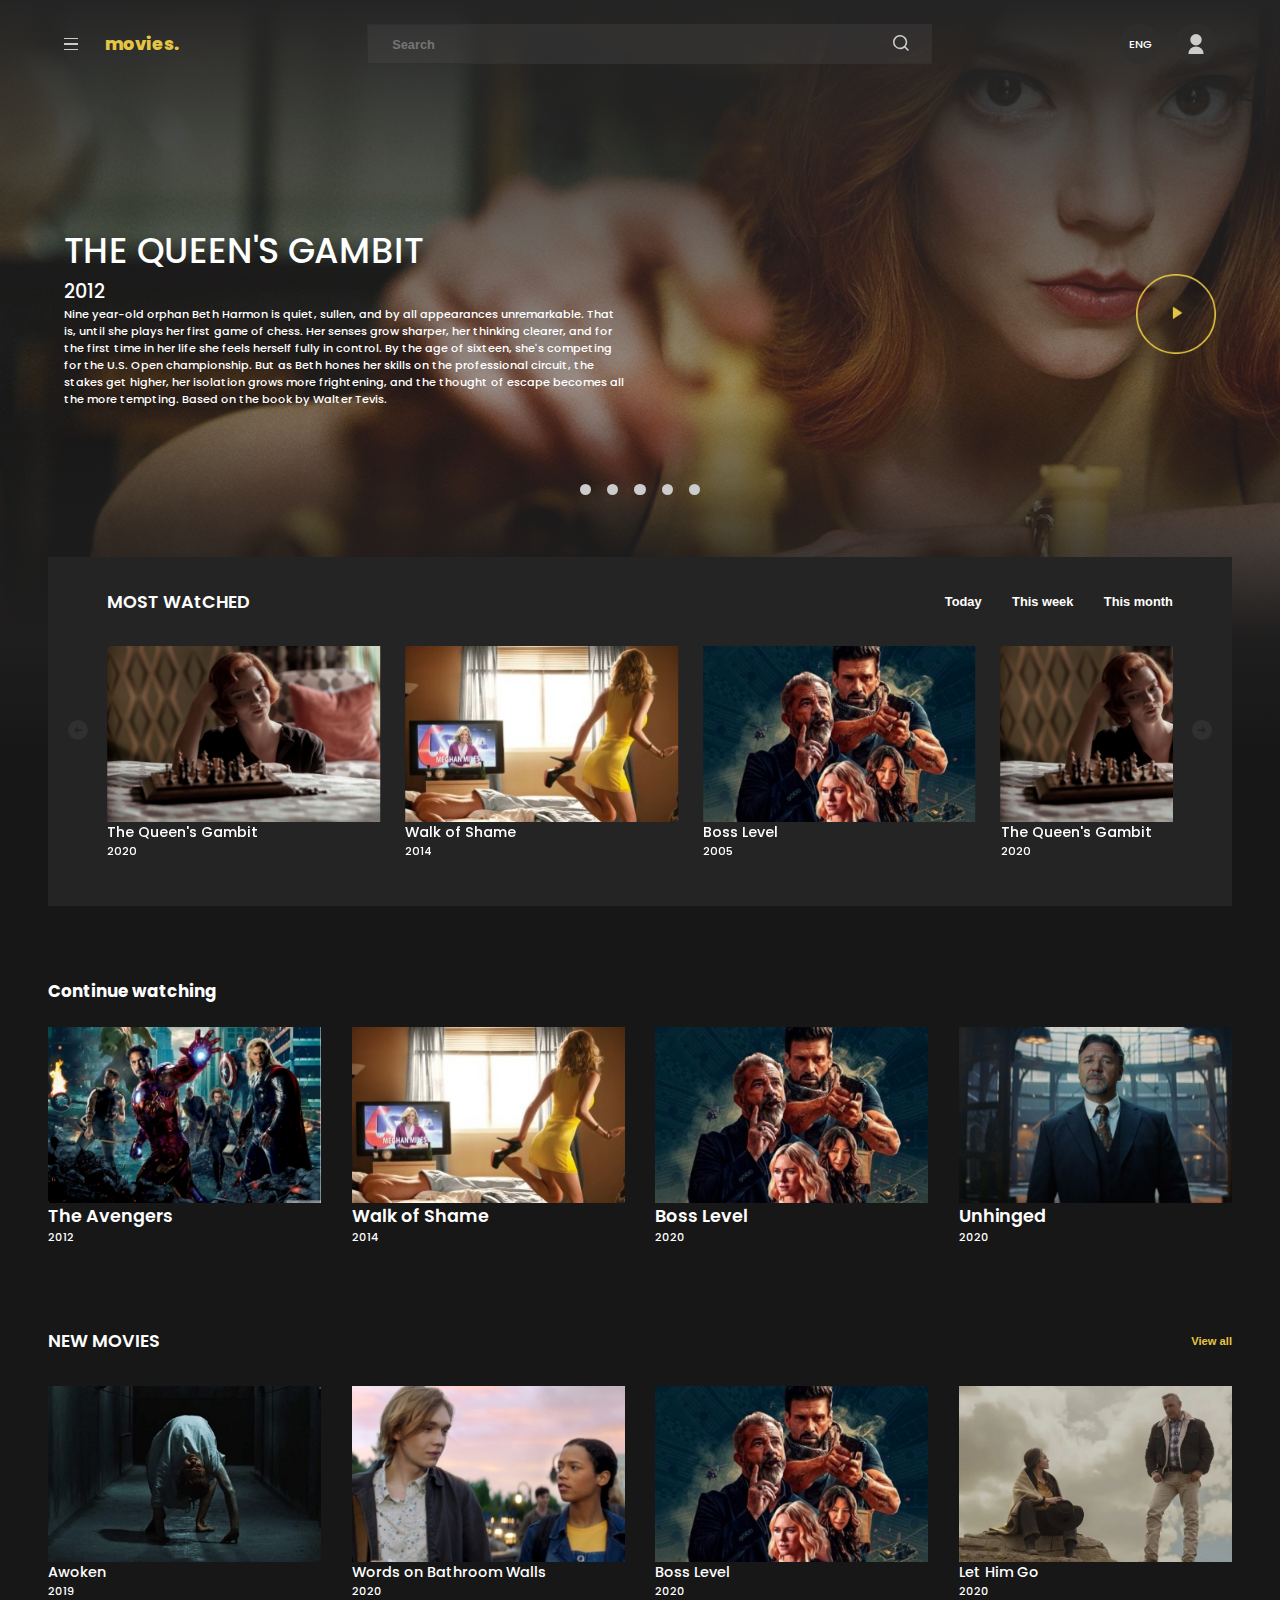
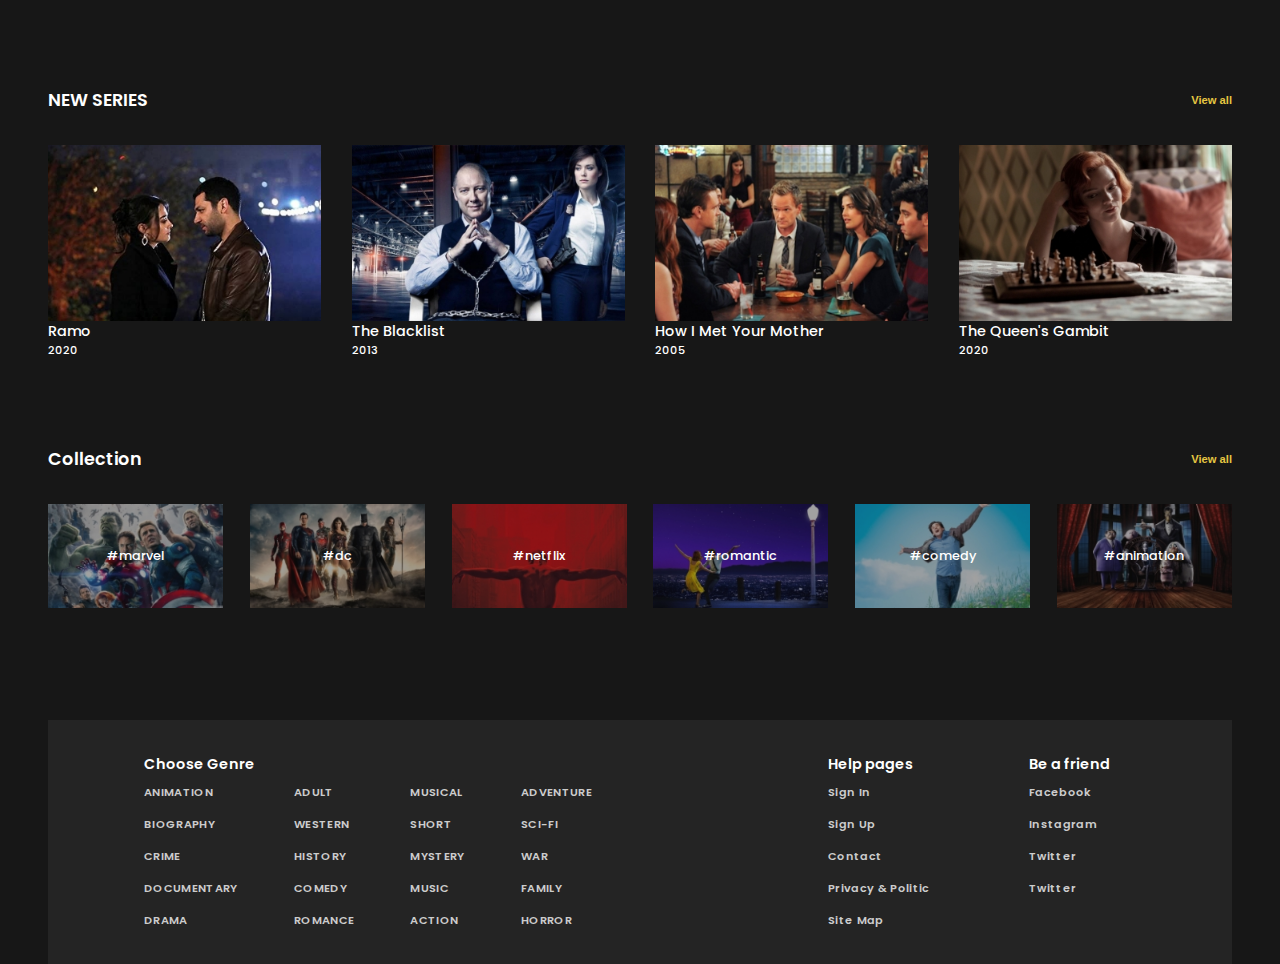
==== index.html @ c2610c1a "first commit" ====
<!DOCTYPE html>
<html lang="en">
<head>
    <meta charset="UTF-8">
    <meta name="viewport" content="width=device-width, initial-scale=1.0">
    <title>Document</title>
    <link rel="stylesheet" type="text/css" href="assets/css/style.css">
    <link rel="preconnect" href="https://fonts.gstatic.com">
    <link href="https://fonts.googleapis.com/css2?family=Poppins:wght@400;500;600;800;900&display=swap" rel="stylesheet"> 
</head>
<body>
    <div class="page">
        <header class="header">
            <div class="header__content container">
                <div class="top-head">
                    <div class="top-head__main">
                        <a class="burger">
                            <div></div>
                            <div></div>
                            <div></div>
                        </a>
                        <a href=""><span>movies.</span></a>
                    </div>
                    <div class="top-head__search">
                        <form action="">
                            <input type="text" name="" id="" placeholder="Search">
                            <button type="submit"><img src="./assets/images/icons/search-btn.svg" alt=""></button>
                        </form>
                    </div>
                    <div class="top-head__sign">
                        <a href="">ENG</a>
                        <a href="./form.html"><img src="./assets/images/icons/sign.svg" alt=""></a>
                    </div>
                </div>
                <div class="bottom-head">
                    <div class="bottom-head__text">
                        <h1>THE QUEEN'S GAMBIT</h1>
                        <span>2012</span>
                        <p>Nine year-old orphan Beth Harmon is quiet, sullen, and by all appearances unremarkable. 
                            That is, until she plays her first game of chess. 
                            Her senses grow sharper, her thinking clearer, 
                            and for the first time in her life she feels herself fully in control. By the age of sixteen, 
                            she's competing for the U.S. Open championship. 
                            But as Beth hones her skills on the professional circuit, 
                            the stakes get higher, her isolation grows more frightening, 
                            and the thought of escape becomes all the more tempting. 
                            Based on the book by Walter Tevis.</p>
                    </div>
                    <a href=""><img src="./assets/images/watch-btn.png" alt="watch"></a>
                </div>
                <div class="spinner">
                    <a href=""></a>
                    <a href=""></a>
                    <a href=""></a>
                    <a href=""></a>
                    <a href=""></a>
                </div>
            </div>

        </header>
        <main class="main">
            <div class="main__content container">
                <div class="most-watched">
                    <div class="most-watched__arrow">
                        <button id="leftArrow" class="swiper-button-prev"><img src="./assets/images/icons/left-arrow.svg" alt=""></button>
                    </div>
                    <div class="most-watched__center">
                        <div class="most-watched__text">
                            <h2>MOST WAtCHED</h2>
                            <div class="most-watched__filter">
                                <button class="btns" data-filter="today">Today</button>
                                <button class="btns" data-filter="thisWeek">This week</button>
                                <button class="btns" data-filter="thisMonth">This month</button>
                            </div>
                        </div>
                        
                        <div class="most-watched__carousel  carousel swiper-container">
                            <div class="most-watched__wrapper swiper-wrapper" id="wrapper">
                                    
                                    
                                
                            </div>
                           
                            
                        </div>
                    </div>
                    <div class="most-watched__arrow">
                        <button id="rightArrow" class="swiper-button-next"><img src="./assets/images/icons/right-arrow.svg" alt=""></button>
                    </div>
                    
                </div>

                <div class="continue-watching">
                    <h2>Continue watching</h2>
                    <div class="continue-watching__carousel  carousel">
                       
                        
                    </div>

                    
                </div>

                <div class="new-movies">
                    <div class="new-movies__text">
                        <h2>NEW MOVIES</h2>
                        <button id="new-moviesView">View all</button>
                    </div>
                    <div class="new-movies__carousel  carousel">
                        

                        
                    </div>

                </div>

                <div class="new-series">
                    <div class="new-series__text">
                        <h2>NEW SERIES</h2>
                        <button id="new-seriesView">View all</button>
                    </div>
                    <div class="new-series__carousel carousel">
                        

                    </div>
                </div>

                <div class="collection">
                    <div class="collection__text">
                        <h2>Collection</h2>
                        <button id="collectionView">View all</button>

                    </div>
                    <div class="collection__items">
                        

                    </div>
                </div>

            </div>

            

        </main>
        <footer class="footer">
            <div class="container">
                <div class="footer__wrap">
                    <div class="footer__genre genre">
                        <div class="genre__top">
                            <h2>Choose Genre</h2>
                        </div>
                        <div class="genre__bottom">
                            <ul>
                                <li><a href="">ANIMATION</a></li>
                                <li><a href="">BIOGRAPHY</a></li>
                                <li><a href="">CRIME</a></li>
                                <li><a href="">DOCUMENTARY</a></li>
                                <li><a href="">DRAMA</a></li>
                            </ul>
                            <ul>
                                <li><a href="">ADULT</a></li>
                                <li><a href="">WESTERN</a></li>
                                <li><a href="">HISTORY</a></li>
                                <li><a href="">COMEDY</a></li>
                                <li><a href="">ROMANCE</a></li>
                            </ul>
                            <ul>
                                <li><a href="">MUSICAL</a></li>
                                <li><a href="">SHORT</a></li>
                                <li><a href="">MYSTERY</a></li>
                                <li><a href="">MUSIC</a></li>
                                <li><a href="">ACTION</a></li>
                            </ul>
                            <ul>
                                <li><a href="">ADVENTURE</a></li>
                                <li><a href="">SCI-FI</a></li>
                                <li><a href="">WAR</a></li>
                                <li><a href="">FAMILY</a></li>
                                <li><a href="">HORROR</a></li>
                            </ul>
                        </div>
                    </div>
                    <div class="footer__help help">
                        <div class="help__top">
                            <h2>Help pages</h2>
                        </div>
                        <div class="help__bottom">
                            <ul>
                                <li><a href="">Sign In</a></li>
                                <li><a href="">Sign Up</a></li>
                                <li><a href="">Contact</a></li>
                                <li><a href="">Privacy & Politic</a></li>
                                <li><a href="">Site Map</a></li>
                            </ul>
                        </div>

                    </div>
                    <div class="footer__friend help">
                        <div class="help__top">
                            <h2>Be a friend</h2>
                        </div>
                        <div class="help__bottom">
                            <ul>
                                <li><a href="">Facebook</a></li>
                                <li><a href="">Instagram</a></li>
                                <li><a href="">Twitter</a></li>
                                <li><a href="">Twitter</a></li>
                            </ul>
                        </div>

                    </div>
                </div>
                
            </div>
        </footer>
    </div>
    
    <script src="assets/js/swiper.min.js"></script>
    <script src="assets/js/mostWatchedArr.js"></script>
    <script src="assets/js/continueArr.js"></script>
    <script src="assets/js/newMoviesArr.js"></script>
    <script src="assets/js/newSeriesArr.js"></script>
    <script src="assets/js/collectionArr.js"></script>
    <script src="assets/js/mostWatched.js"></script>
    <script src="assets/js/continue.js"></script>
    <script src="assets/js/new-movies.js"></script>
    <script src="assets/js/new-series.js"></script>
    <script src="assets/js/collection.js"></script>
    <script src="assets/js/filter.js"></script>
    <script src="assets/js/slider.js"></script>
    <script>
        let swiper = new Swiper(".swiper-container", {
          spaceBetween: 10,
          slidesPerView: 'auto',
          autoplay: {
              delay: 3000
          },
          loop: true,
          navigation: {
            nextEl: '.swiper-button-next',
            prevEl: '.swiper-button-prev',
          },
          breakpoints: {
        
            0: {
                spaceBetween: 10,

            },   
            1025: {
                spaceBetween: 25,
                
            },
          }
        });
    </script>
    
</body>
</html>
---- assets/css/style.css ----
* {
  padding: 0;
  margin: 0;
  -webkit-box-sizing: border-box;
          box-sizing: border-box;
}

html {
  font-size: 62.5%;
  font-family: "Poppins", sans-serif;
}

@media screen and (max-width: 1480px) {
  html {
    font-size: 50%;
  }
}

@media screen and (max-width: 1230px) {
  html {
    font-size: 40%;
  }
}

@media screen and (max-width: 990px) {
  html {
    font-size: 35%;
  }
}

@media screen and (max-width: 440px) {
  html {
    font-size: 33%;
  }
}

body {
  background-color: #171717;
  font-size: 1.4rem;
  color: #ffffff;
}

.page {
  display: -webkit-box;
  display: -ms-flexbox;
  display: flex;
  -webkit-box-orient: vertical;
  -webkit-box-direction: normal;
      -ms-flex-direction: column;
          flex-direction: column;
}

.container {
  max-width: 148rem;
  margin: auto;
}

@media screen and (max-width: 990px) {
  .container {
    padding: 0 4rem;
    width: 100%;
  }
}

.header {
  background: -webkit-gradient(linear, left top, left bottom, from(#242424), color-stop(51.72%, rgba(47, 47, 47, 0.47)), color-stop(85.71%, #1e1e1e), to(#171717)), url(../images/queen.jpg) center/cover no-repeat;
  background: linear-gradient(#242424 0%, rgba(47, 47, 47, 0.47) 51.72%, #1e1e1e 85.71%, #171717 100%), url(../images/queen.jpg) center/cover no-repeat;
  width: 100%;
  height: 93.6rem;
}

@media screen and (max-width: 440px) {
  .header {
    background-position: right;
  }
}

.header__content {
  padding: 0 2rem 0 2rem;
}

.top-head {
  display: -webkit-box;
  display: -ms-flexbox;
  display: flex;
  -webkit-box-pack: justify;
      -ms-flex-pack: justify;
          justify-content: space-between;
  padding: 3rem 0 3rem 0;
  -webkit-box-align: center;
      -ms-flex-align: center;
          align-items: center;
  height: 11rem;
}

.top-head__main {
  display: -webkit-box;
  display: -ms-flexbox;
  display: flex;
  -webkit-box-align: center;
      -ms-flex-align: center;
          align-items: center;
}

.top-head__main a {
  text-decoration: none;
}

.top-head__main span {
  font-weight: 800;
  font-size: 2.2rem;
  text-align: left;
  color: #e5c642;
  margin-left: 3.3rem;
  cursor: pointer;
}

.top-head__search {
  width: 49%;
  height: 100%;
}

.top-head__search form {
  display: -webkit-box;
  display: -ms-flexbox;
  display: flex;
  height: 100%;
}

.top-head__search input {
  width: 89%;
  height: 100%;
  background: rgba(96, 96, 96, 0.2);
  border: 1px solid #303030;
  padding: 0 3rem;
  font-weight: 600;
  font-size: 1.6rem;
  color: #ccc;
}

.top-head__search button {
  height: 100%;
  width: 11%;
  background: rgba(96, 96, 96, 0.2);
  border: 1px solid #303030;
}

.top-head__search button img {
  width: 2rem;
  height: 2rem;
}

.top-head__sign {
  height: 100%;
  display: -webkit-box;
  display: -ms-flexbox;
  display: flex;
  width: 12rem;
  -webkit-box-pack: justify;
      -ms-flex-pack: justify;
          justify-content: space-between;
}

.top-head__sign a {
  width: 5rem;
  height: 5rem;
  display: -webkit-box;
  display: -ms-flexbox;
  display: flex;
  -webkit-box-pack: center;
      -ms-flex-pack: center;
          justify-content: center;
  -webkit-box-align: center;
      -ms-flex-align: center;
          align-items: center;
  background: rgba(47, 47, 47, 0.6);
  border: 1px solid #2f2f2f;
  border-radius: 50%;
  font-weight: 500;
  font-size: 1.4rem;
  color: #ffffff;
  text-decoration: none;
}

.top-head__sign img {
  width: 2.4rem;
  height: 2.4rem;
}

.burger {
  height: 1.6rem;
  width: 1.8rem;
  display: -webkit-box;
  display: -ms-flexbox;
  display: flex;
  -webkit-box-orient: vertical;
  -webkit-box-direction: normal;
      -ms-flex-direction: column;
          flex-direction: column;
  -webkit-box-pack: justify;
      -ms-flex-pack: justify;
          justify-content: space-between;
  cursor: pointer;
}

.burger div {
  height: 0.2rem;
  background: #ccc;
  width: 100%;
}

.bottom-head {
  display: -webkit-box;
  display: -ms-flexbox;
  display: flex;
  -webkit-box-pack: justify;
      -ms-flex-pack: justify;
          justify-content: space-between;
  margin-top: 17rem;
  -webkit-box-align: center;
      -ms-flex-align: center;
          align-items: center;
}

.bottom-head img {
  width: 10rem;
  height: 10rem;
}

@media screen and (max-width: 850px) {
  .bottom-head a {
    margin-right: 8rem;
  }
}

.bottom-head__text {
  width: 49%;
}

@media (max-width: 550px) {
  .bottom-head__text {
    width: 70%;
  }
}

.bottom-head__text h1 {
  font-weight: 500;
  font-size: 4.4rem;
}

@media (max-width: 359px) {
  .bottom-head__text h1 {
    font-size: 3.3rem;
  }
}

.bottom-head__text span {
  font-weight: 500;
  font-size: 2.4rem;
}

.bottom-head__text p {
  font-weight: 500;
  font-size: 1.4rem;
}

@media screen and (max-width: 850px) {
  .bottom-head__text p {
    display: none;
  }
}

.spinner {
  display: -webkit-box;
  display: -ms-flexbox;
  display: flex;
  -webkit-box-pack: justify;
      -ms-flex-pack: justify;
          justify-content: space-between;
  width: 15rem;
  margin: 0 auto;
  margin-top: 9.5rem;
}

@media screen and (max-width: 850px) {
  .spinner {
    margin-top: 22.5rem;
  }
}

.spinner a {
  width: 1.4rem;
  height: 1.4rem;
  border-radius: 50%;
  background-color: #ccc;
}

.head {
  height: 11rem;
  background-color: #242424;
  background-image: none;
}

.main {
  margin-top: -24rem;
}

.carousel {
  display: -webkit-box;
  display: -ms-flexbox;
  display: flex;
  -webkit-box-pack: justify;
      -ms-flex-pack: justify;
          justify-content: space-between;
}

.carousel__item {
  position: relative;
  display: -webkit-box;
  display: -ms-flexbox;
  display: flex;
  -webkit-box-orient: vertical;
  -webkit-box-direction: normal;
      -ms-flex-direction: column;
          flex-direction: column;
  width: 34.1rem;
  height: 28.6rem;
}

@media (max-width: 800px) {
  .carousel__item {
    width: 30%;
    height: auto;
  }
}

.carousel__item:hover > .hover {
  display: -webkit-box;
  display: -ms-flexbox;
  display: flex;
}

.carousel__top {
  width: 100%;
  height: 22rem;
}

.carousel__top img {
  width: 100%;
  height: 100%;
}

@media (max-width: 800px) {
  .carousel__top img {
    -o-object-fit: cover;
       object-fit: cover;
  }
}

.carousel__bottom {
  display: -webkit-box;
  display: -ms-flexbox;
  display: flex;
  -webkit-box-pack: justify;
      -ms-flex-pack: justify;
          justify-content: space-between;
  -webkit-box-align: center;
      -ms-flex-align: center;
          align-items: center;
}

.carousel__text h3 {
  font-weight: 500;
  font-size: 1.8rem;
}

.carousel__text span {
  font-weight: 500;
}

.hover {
  width: 100%;
  height: 100%;
  position: absolute;
  display: none;
  -webkit-box-orient: vertical;
  -webkit-box-direction: normal;
      -ms-flex-direction: column;
          flex-direction: column;
}

.hover__img {
  width: 100%;
  height: 22rem;
  display: -webkit-box;
  display: -ms-flexbox;
  display: flex;
  -webkit-box-pack: center;
      -ms-flex-pack: center;
          justify-content: center;
  -webkit-box-align: center;
      -ms-flex-align: center;
          align-items: center;
  background: #242424;
  opacity: 0.6;
}

.hover__img img {
  width: 10rem;
  height: 10rem;
}

.hover__icons {
  display: -webkit-box;
  display: -ms-flexbox;
  display: flex;
  -webkit-box-align: center;
      -ms-flex-align: center;
          align-items: center;
  -webkit-box-pack: end;
      -ms-flex-pack: end;
          justify-content: flex-end;
  height: 17%;
}

.hover__icons a {
  margin-left: 0.5rem;
}

.hover__icons a img {
  width: 2rem;
  height: 2rem;
}

.most-watched {
  padding: 4rem 0;
  background-color: #242424;
  height: 43.7rem;
  display: -webkit-box;
  display: -ms-flexbox;
  display: flex;
  -webkit-box-pack: justify;
      -ms-flex-pack: justify;
          justify-content: space-between;
}

.most-watched__arrow {
  width: 5%;
  display: -webkit-box;
  display: -ms-flexbox;
  display: flex;
  -webkit-box-pack: center;
      -ms-flex-pack: center;
          justify-content: center;
  -webkit-box-align: center;
      -ms-flex-align: center;
          align-items: center;
}

.most-watched__arrow button {
  background: transparent;
  border: none;
  cursor: pointer;
}

@media (max-width: 690px) {
  .most-watched__arrow {
    width: 8.5%;
  }
}

.most-watched__arrow img:hover {
  fill: #41b97c;
}

.most-watched__center {
  width: 90%;
  display: -webkit-box;
  display: -ms-flexbox;
  display: flex;
  -webkit-box-orient: vertical;
  -webkit-box-direction: normal;
      -ms-flex-direction: column;
          flex-direction: column;
  -webkit-box-pack: justify;
      -ms-flex-pack: justify;
          justify-content: space-between;
}

@media (max-width: 745px) {
  .most-watched__center {
    width: 80%;
  }
}

.most-watched__text {
  display: -webkit-box;
  display: -ms-flexbox;
  display: flex;
  -webkit-box-pack: justify;
      -ms-flex-pack: justify;
          justify-content: space-between;
  -webkit-box-align: center;
      -ms-flex-align: center;
          align-items: center;
}

.most-watched__text h2 {
  font-weight: 600;
  font-size: 2.2rem;
}

.most-watched__filter {
  width: 28.5rem;
  display: -webkit-box;
  display: -ms-flexbox;
  display: flex;
  -webkit-box-pack: justify;
      -ms-flex-pack: justify;
          justify-content: space-between;
}

.most-watched__filter button {
  font-weight: 600;
  font-size: 1.6rem;
  text-decoration: none;
  color: #ffffff;
  text-decoration: none;
  background: transparent;
  border: none;
  cursor: pointer;
}

.most-watched__filter button:hover {
  color: #e5c642;
}

.most-watched__carousel {
  overflow: hidden;
}

.most-watched__wrapper {
  display: -webkit-box;
  display: -ms-flexbox;
  display: flex;
}

.most-watched__item {
  position: relative;
  display: -webkit-box;
  display: -ms-flexbox;
  display: flex;
  -webkit-box-orient: vertical;
  -webkit-box-direction: normal;
      -ms-flex-direction: column;
          flex-direction: column;
  height: 28.6rem;
}

.most-watched__item:hover > .hover {
  display: -webkit-box;
  display: -ms-flexbox;
  display: flex;
}

.hide {
  display: none;
}

.continue-watching {
  margin-top: 9rem;
  height: 34.7rem;
  display: -webkit-box;
  display: -ms-flexbox;
  display: flex;
  -webkit-box-orient: vertical;
  -webkit-box-direction: normal;
      -ms-flex-direction: column;
          flex-direction: column;
  -webkit-box-pack: justify;
      -ms-flex-pack: justify;
          justify-content: space-between;
}

@media screen and (max-width: 850px) {
  .continue-watching__item:last-child {
    display: none;
  }
}

.continue-watching h3 {
  font-weight: 600;
  font-size: 2.2rem;
}

.new-movies {
  margin-top: 9rem;
}

.new-movies__text {
  display: -webkit-box;
  display: -ms-flexbox;
  display: flex;
  -webkit-box-pack: justify;
      -ms-flex-pack: justify;
          justify-content: space-between;
}

.new-movies__text h2 {
  font-weight: 600;
  font-size: 2.2rem;
}

.new-movies__text button {
  font-weight: 600;
  font-size: 1.4rem;
  color: #e5c642;
  text-decoration: none;
  background: transparent;
  border: none;
  cursor: pointer;
}

.new-movies__carousel {
  margin-top: 4rem;
  -ms-flex-wrap: wrap;
      flex-wrap: wrap;
  -ms-flex-line-pack: distribute;
      align-content: space-around;
}

@media screen and (max-width: 850px) {
  .new-movies__item:nth-child(4n) {
    display: none;
  }
}

.new-series {
  margin-top: 9rem;
}

.new-series__text {
  display: -webkit-box;
  display: -ms-flexbox;
  display: flex;
  -webkit-box-pack: justify;
      -ms-flex-pack: justify;
          justify-content: space-between;
}

.new-series__text h2 {
  font-weight: 600;
  font-size: 2.2rem;
}

.new-series__text button {
  font-weight: 600;
  font-size: 1.4rem;
  color: #e5c642;
  text-decoration: none;
  background: transparent;
  border: none;
  cursor: pointer;
}

.new-series__carousel {
  margin-top: 4rem;
  -ms-flex-wrap: wrap;
      flex-wrap: wrap;
  -ms-flex-line-pack: distribute;
      align-content: space-around;
}

@media screen and (max-width: 850px) {
  .new-series__item:last-child {
    display: none;
  }
}

.collection {
  margin-top: 9rem;
}

.collection__text {
  display: -webkit-box;
  display: -ms-flexbox;
  display: flex;
  -webkit-box-pack: justify;
      -ms-flex-pack: justify;
          justify-content: space-between;
}

.collection__text h2 {
  font-weight: 600;
  font-size: 2.2rem;
}

.collection__text button {
  font-weight: 600;
  font-size: 1.4rem;
  color: #e5c642;
  text-decoration: none;
  background: transparent;
  border: none;
  cursor: pointer;
}

.collection__items {
  display: -webkit-box;
  display: -ms-flexbox;
  display: flex;
  -webkit-box-pack: justify;
      -ms-flex-pack: justify;
          justify-content: space-between;
  margin-top: 4rem;
  -ms-flex-wrap: wrap;
      flex-wrap: wrap;
}

.collection__item {
  position: relative;
  width: 21.9rem;
  height: 13rem;
  margin-bottom: 2rem;
}

@media screen and (max-width: 850px) {
  .collection__item {
    margin: 0 0 1rem 0;
    width: 45%;
    height: auto;
  }
}

.collection__item img {
  width: 100%;
  height: 100%;
  background: #171717;
  opacity: 0.6;
}

.collection__item a {
  position: absolute;
  width: 100%;
  height: 100%;
  font-weight: 500;
  font-size: 1.6rem;
  font-family: Poppins;
  color: #fff;
  text-decoration: none;
  left: 0;
  top: 0;
  display: -webkit-box;
  display: -ms-flexbox;
  display: flex;
  -webkit-box-pack: center;
      -ms-flex-pack: center;
          justify-content: center;
  -webkit-box-align: center;
      -ms-flex-align: center;
          align-items: center;
}

.center {
  display: -webkit-box;
  display: -ms-flexbox;
  display: flex;
  width: 100%;
}

.center__left {
  width: 30.73%;
  background: radial-gradient(rgba(23, 23, 23, 0.9) 8%, #171717 80%), url(../../assets/images/queen.jpg) right/cover no-repeat;
}

.center__content {
  padding: 7.5rem 13.5rem;
}

.center__right {
  width: 30.73%;
  background: radial-gradient(rgba(23, 23, 23, 0.9) 8%, #171717 90%), url(../../assets/images/the-avangers.jpg) center/cover no-repeat;
}

.content {
  display: -webkit-box;
  display: -ms-flexbox;
  display: flex;
  -webkit-box-orient: vertical;
  -webkit-box-direction: normal;
      -ms-flex-direction: column;
          flex-direction: column;
}

.content__signup {
  display: -webkit-box;
  display: -ms-flexbox;
  display: flex;
  -webkit-box-orient: vertical;
  -webkit-box-direction: normal;
      -ms-flex-direction: column;
          flex-direction: column;
  -webkit-box-align: center;
      -ms-flex-align: center;
          align-items: center;
}

.content__signup h1 {
  font-weight: 600;
  font-size: 4.4rem;
}

.content__signup span {
  font-weight: 600;
  font-size: 1.6rem;
  color: #ccc;
  margin-top: 5rem;
  margin-bottom: 3.5rem;
}

.content__signin {
  margin-top: 6rem;
}

.content__signin a {
  color: #e5c642;
  margin-left: 3rem;
}

.form {
  display: -webkit-box;
  display: -ms-flexbox;
  display: flex;
  -webkit-box-orient: vertical;
  -webkit-box-direction: normal;
      -ms-flex-direction: column;
          flex-direction: column;
}

.form input {
  width: 100%;
  height: 4rem;
  border: none;
  border-bottom: 0.1rem solid #242424;
  background-color: #171717;
  color: #ffffff;
}

.form label {
  font-weight: 500;
  font-size: 1.8rem;
  color: #ccc;
}

.form select {
  height: 4rem;
  border: none;
  border-bottom: 0.1rem solid #242424;
  background-color: #171717;
  color: #ccc;
  margin-top: 4rem;
}

.form select option {
  color: #ccc;
}

.form__label {
  margin-top: 4rem;
}

.form button {
  width: 46.3rem;
  height: 6rem;
  border-radius: 12px;
  background: #e5c642;
  border: none;
  margin-top: 6rem;
  cursor: pointer;
}

.btn {
  width: 100%;
  display: -webkit-box;
  display: -ms-flexbox;
  display: flex;
  -webkit-box-pack: justify;
      -ms-flex-pack: justify;
          justify-content: space-between;
}

.btn__f, .btn__s {
  width: 21.9rem;
  height: 5.6rem;
  background: #242424;
  border: none;
  font-weight: 600;
  font-size: 1.6rem;
  color: #ccc;
  position: relative;
  cursor: pointer;
}

.btn__f img, .btn__s img {
  width: 1.05rem;
  height: 2rem;
  position: absolute;
  left: 2.2rem;
}

.btn__s img {
  width: 1.96rem;
  height: 2rem;
  position: absolute;
  left: 2.2rem;
}

.footer {
  margin-top: 12rem;
}

@media screen and (max-width: 1480px) {
  .footer {
    width: 100%;
  }
}

.footer__wrap {
  padding: 4rem 12rem;
  background: #242424;
  display: -webkit-box;
  display: -ms-flexbox;
  display: flex;
  max-height: 30.5rem;
}

@media (max-width: 800px) {
  .footer__wrap {
    -webkit-box-pack: justify;
        -ms-flex-pack: justify;
            justify-content: space-between;
  }
}

@media (max-width: 690px) {
  .footer__wrap {
    padding: 3rem 6rem;
  }
}

.footer__genre {
  width: 56rem;
  margin-right: 29.5rem;
}

@media (max-width: 800px) {
  .footer__genre {
    margin-right: 0;
  }
}

@media (max-width: 690px) {
  .footer__genre {
    width: 60%;
  }
}

@media screen and (max-width: 440px) {
  .footer__genre {
    display: none;
  }
}

.footer__help {
  margin-right: 12.4rem;
}

@media (max-width: 800px) {
  .footer__help {
    margin-right: 0;
  }
}

.genre__top h2 {
  font-weight: 600;
  font-size: 1.8rem;
  line-height: 3rem;
}

.genre__bottom {
  display: -webkit-box;
  display: -ms-flexbox;
  display: flex;
  -webkit-box-pack: justify;
      -ms-flex-pack: justify;
          justify-content: space-between;
}

.genre__bottom ul {
  display: -webkit-box;
  display: -ms-flexbox;
  display: flex;
  -webkit-box-orient: vertical;
  -webkit-box-direction: normal;
      -ms-flex-direction: column;
          flex-direction: column;
  -webkit-box-pack: justify;
      -ms-flex-pack: justify;
          justify-content: space-between;
  list-style-type: none;
}

.genre__bottom ul a {
  text-decoration: none;
  font-weight: 600;
  letter-spacing: 0.03em;
  line-height: 4rem;
  color: #ccc;
}

.help__top h2 {
  font-weight: 600;
  font-size: 1.8rem;
  line-height: 3rem;
}

.help__bottom ul {
  list-style-type: none;
}

.help__bottom ul a {
  text-decoration: none;
  font-weight: 600;
  letter-spacing: 0.03em;
  line-height: 4rem;
  color: #ccc;
}

.swiper-slide {
  -ms-flex-negative: 0;
      flex-shrink: 0;
}

.most-watched__arrow button {
  outline: none;
}
/*# sourceMappingURL=style.css.map */
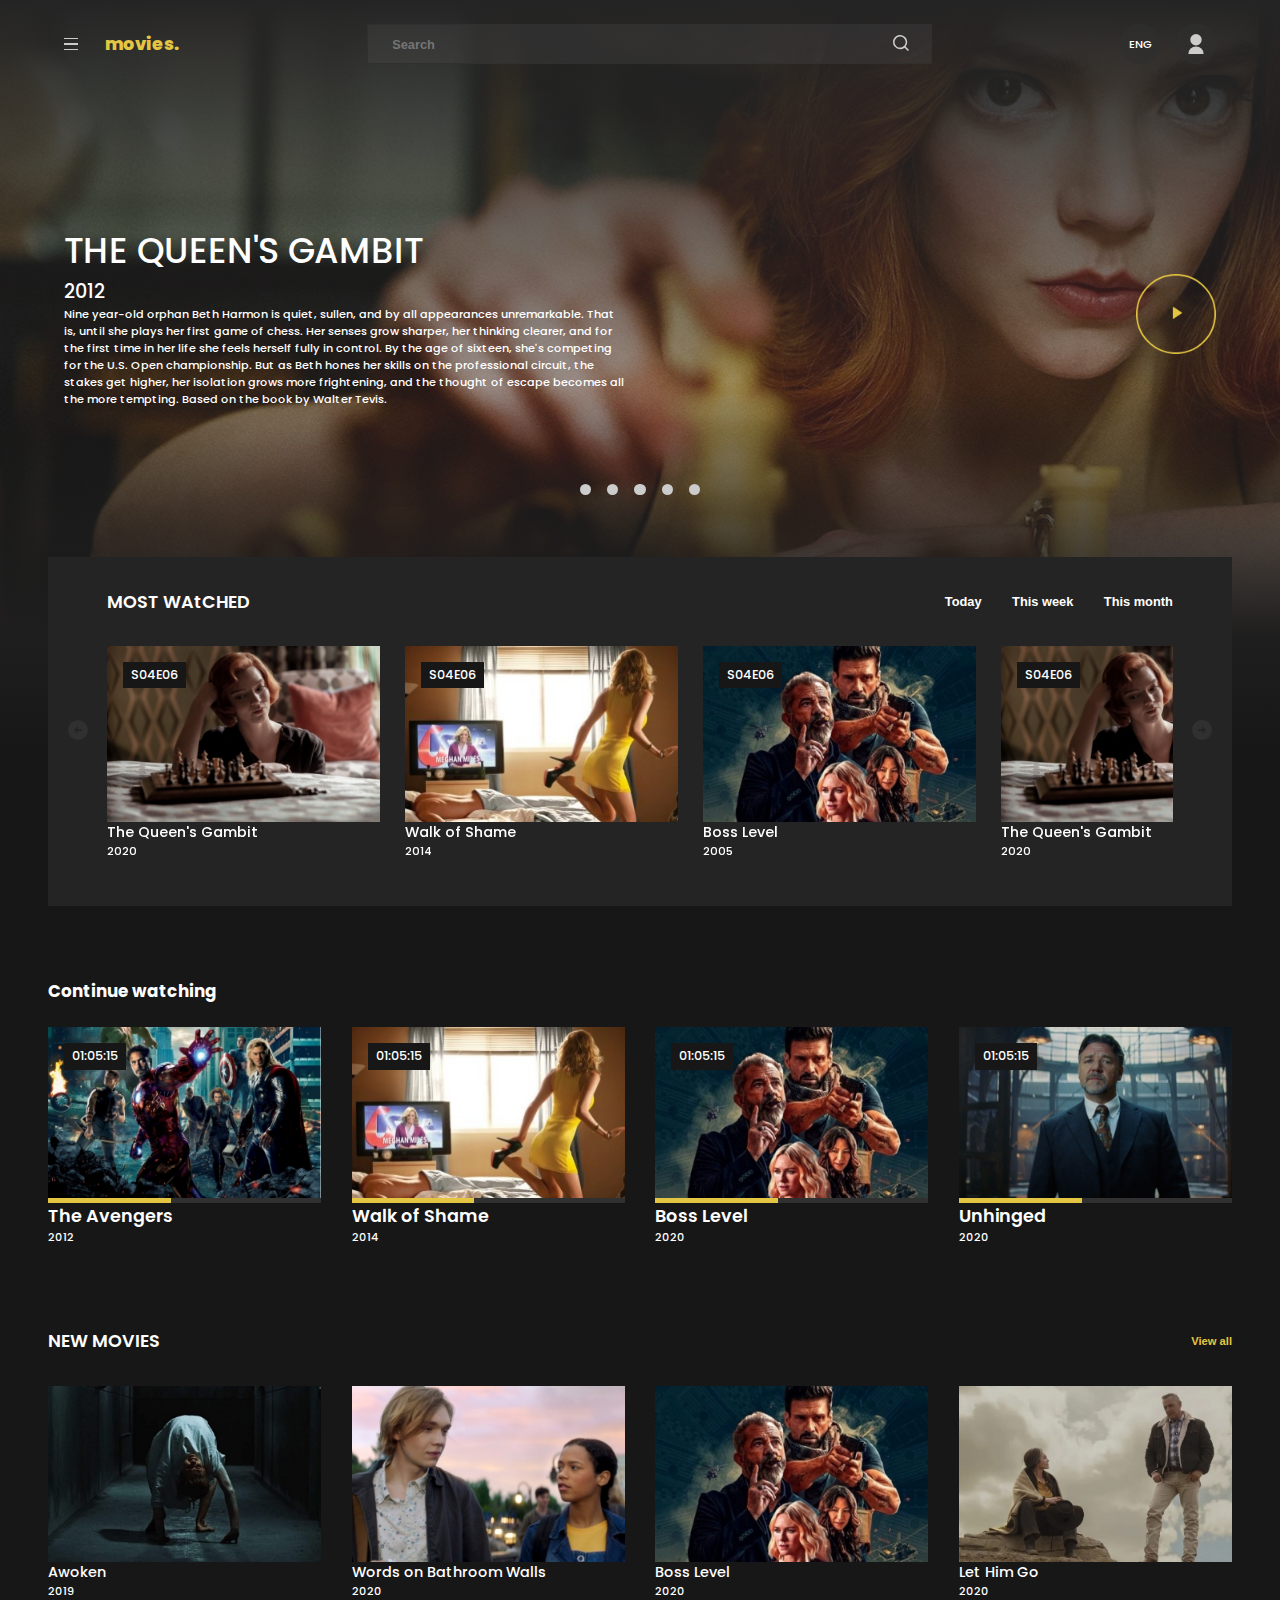
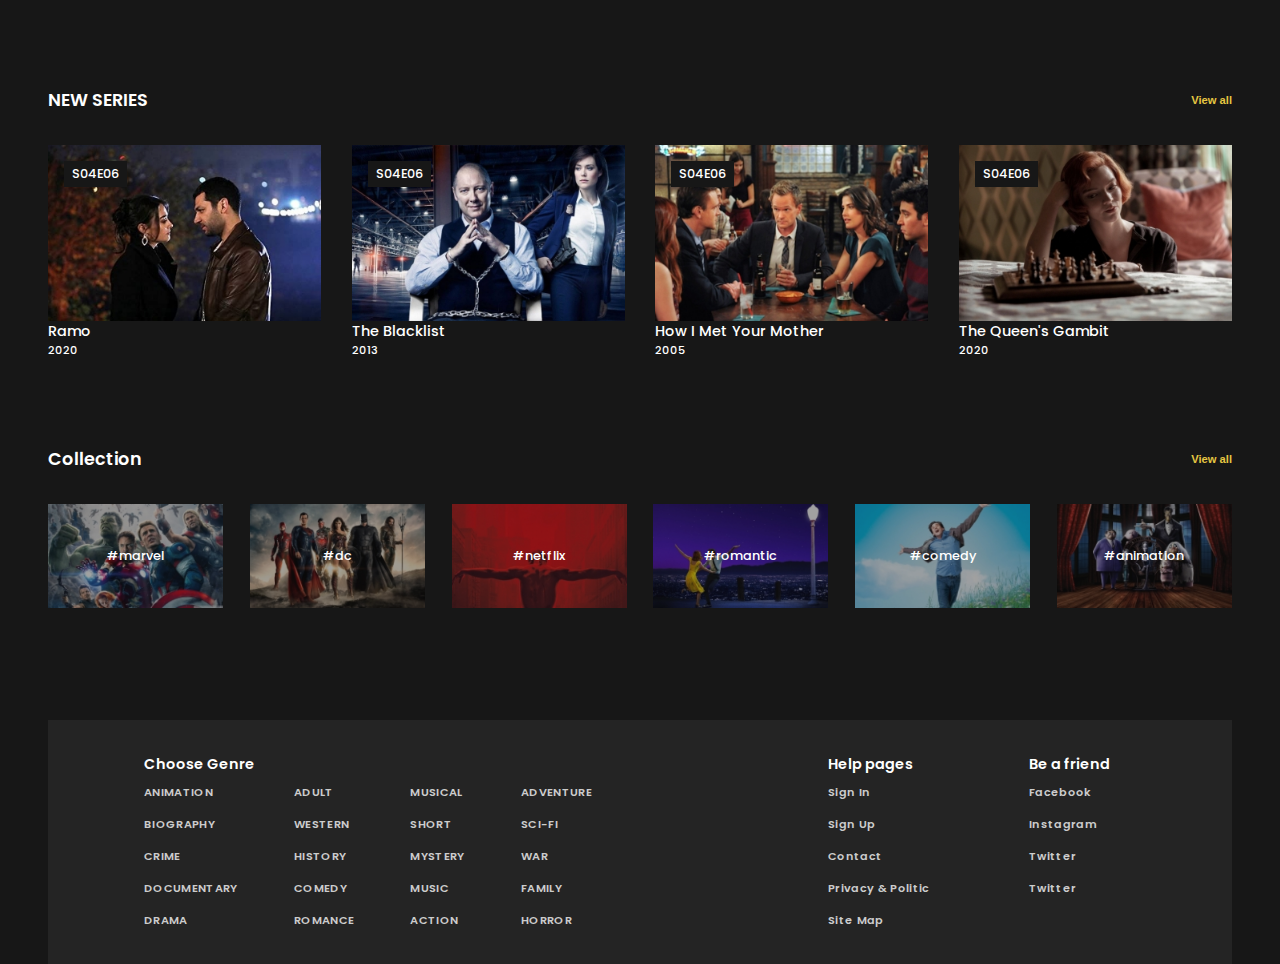
==== commit 6c4f0695: "last" ====
--- a/index.html
+++ b/index.html
@@ -214,7 +214,8 @@
         </footer>
     </div>
     
-    <script src="assets/js/swiper.min.js"></script>
+    <!-- <script src="assets/js/swiper.min.js"></script> -->
+    <script src="https://unpkg.com/swiper/swiper-bundle.min.js"></script>
     <script src="assets/js/mostWatchedArr.js"></script>
     <script src="assets/js/continueArr.js"></script>
     <script src="assets/js/newMoviesArr.js"></script>
--- a/assets/css/style.css
+++ b/assets/css/style.css
@@ -1,8 +1,7 @@
 * {
   padding: 0;
   margin: 0;
-  -webkit-box-sizing: border-box;
-          box-sizing: border-box;
+  box-sizing: border-box;
 }
 
 html {
@@ -40,14 +39,14 @@
   color: #ffffff;
 }
 
-.page {
-  display: -webkit-box;
-  display: -ms-flexbox;
-  display: flex;
-  -webkit-box-orient: vertical;
-  -webkit-box-direction: normal;
-      -ms-flex-direction: column;
-          flex-direction: column;
+.page, .page-form {
+  display: flex;
+  flex-direction: column;
+}
+
+.page-form {
+  height: 100vh;
+  justify-content: space-between;
 }
 
 .container {
@@ -63,7 +62,6 @@
 }
 
 .header {
-  background: -webkit-gradient(linear, left top, left bottom, from(#242424), color-stop(51.72%, rgba(47, 47, 47, 0.47)), color-stop(85.71%, #1e1e1e), to(#171717)), url(../images/queen.jpg) center/cover no-repeat;
   background: linear-gradient(#242424 0%, rgba(47, 47, 47, 0.47) 51.72%, #1e1e1e 85.71%, #171717 100%), url(../images/queen.jpg) center/cover no-repeat;
   width: 100%;
   height: 93.6rem;
@@ -80,26 +78,16 @@
 }
 
 .top-head {
-  display: -webkit-box;
-  display: -ms-flexbox;
-  display: flex;
-  -webkit-box-pack: justify;
-      -ms-flex-pack: justify;
-          justify-content: space-between;
+  display: flex;
+  justify-content: space-between;
   padding: 3rem 0 3rem 0;
-  -webkit-box-align: center;
-      -ms-flex-align: center;
-          align-items: center;
+  align-items: center;
   height: 11rem;
 }
 
 .top-head__main {
-  display: -webkit-box;
-  display: -ms-flexbox;
-  display: flex;
-  -webkit-box-align: center;
-      -ms-flex-align: center;
-          align-items: center;
+  display: flex;
+  align-items: center;
 }
 
 .top-head__main a {
@@ -121,8 +109,6 @@
 }
 
 .top-head__search form {
-  display: -webkit-box;
-  display: -ms-flexbox;
   display: flex;
   height: 100%;
 }
@@ -143,6 +129,7 @@
   width: 11%;
   background: rgba(96, 96, 96, 0.2);
   border: 1px solid #303030;
+  cursor: pointer;
 }
 
 .top-head__search button img {
@@ -152,27 +139,17 @@
 
 .top-head__sign {
   height: 100%;
-  display: -webkit-box;
-  display: -ms-flexbox;
   display: flex;
   width: 12rem;
-  -webkit-box-pack: justify;
-      -ms-flex-pack: justify;
-          justify-content: space-between;
+  justify-content: space-between;
 }
 
 .top-head__sign a {
   width: 5rem;
   height: 5rem;
-  display: -webkit-box;
-  display: -ms-flexbox;
-  display: flex;
-  -webkit-box-pack: center;
-      -ms-flex-pack: center;
-          justify-content: center;
-  -webkit-box-align: center;
-      -ms-flex-align: center;
-          align-items: center;
+  display: flex;
+  justify-content: center;
+  align-items: center;
   background: rgba(47, 47, 47, 0.6);
   border: 1px solid #2f2f2f;
   border-radius: 50%;
@@ -190,16 +167,9 @@
 .burger {
   height: 1.6rem;
   width: 1.8rem;
-  display: -webkit-box;
-  display: -ms-flexbox;
-  display: flex;
-  -webkit-box-orient: vertical;
-  -webkit-box-direction: normal;
-      -ms-flex-direction: column;
-          flex-direction: column;
-  -webkit-box-pack: justify;
-      -ms-flex-pack: justify;
-          justify-content: space-between;
+  display: flex;
+  flex-direction: column;
+  justify-content: space-between;
   cursor: pointer;
 }
 
@@ -210,16 +180,10 @@
 }
 
 .bottom-head {
-  display: -webkit-box;
-  display: -ms-flexbox;
-  display: flex;
-  -webkit-box-pack: justify;
-      -ms-flex-pack: justify;
-          justify-content: space-between;
+  display: flex;
+  justify-content: space-between;
   margin-top: 17rem;
-  -webkit-box-align: center;
-      -ms-flex-align: center;
-          align-items: center;
+  align-items: center;
 }
 
 .bottom-head img {
@@ -271,12 +235,8 @@
 }
 
 .spinner {
-  display: -webkit-box;
-  display: -ms-flexbox;
-  display: flex;
-  -webkit-box-pack: justify;
-      -ms-flex-pack: justify;
-          justify-content: space-between;
+  display: flex;
+  justify-content: space-between;
   width: 15rem;
   margin: 0 auto;
   margin-top: 9.5rem;
@@ -306,23 +266,14 @@
 }
 
 .carousel {
-  display: -webkit-box;
-  display: -ms-flexbox;
-  display: flex;
-  -webkit-box-pack: justify;
-      -ms-flex-pack: justify;
-          justify-content: space-between;
+  display: flex;
+  justify-content: space-between;
 }
 
 .carousel__item {
   position: relative;
-  display: -webkit-box;
-  display: -ms-flexbox;
-  display: flex;
-  -webkit-box-orient: vertical;
-  -webkit-box-direction: normal;
-      -ms-flex-direction: column;
-          flex-direction: column;
+  display: flex;
+  flex-direction: column;
   width: 34.1rem;
   height: 28.6rem;
 }
@@ -335,14 +286,13 @@
 }
 
 .carousel__item:hover > .hover {
-  display: -webkit-box;
-  display: -ms-flexbox;
   display: flex;
 }
 
 .carousel__top {
   width: 100%;
   height: 22rem;
+  position: relative;
 }
 
 .carousel__top img {
@@ -352,21 +302,14 @@
 
 @media (max-width: 800px) {
   .carousel__top img {
-    -o-object-fit: cover;
-       object-fit: cover;
+    object-fit: cover;
   }
 }
 
 .carousel__bottom {
-  display: -webkit-box;
-  display: -ms-flexbox;
-  display: flex;
-  -webkit-box-pack: justify;
-      -ms-flex-pack: justify;
-          justify-content: space-between;
-  -webkit-box-align: center;
-      -ms-flex-align: center;
-          align-items: center;
+  display: flex;
+  justify-content: space-between;
+  align-items: center;
 }
 
 .carousel__text h3 {
@@ -383,24 +326,15 @@
   height: 100%;
   position: absolute;
   display: none;
-  -webkit-box-orient: vertical;
-  -webkit-box-direction: normal;
-      -ms-flex-direction: column;
-          flex-direction: column;
+  flex-direction: column;
 }
 
 .hover__img {
   width: 100%;
   height: 22rem;
-  display: -webkit-box;
-  display: -ms-flexbox;
-  display: flex;
-  -webkit-box-pack: center;
-      -ms-flex-pack: center;
-          justify-content: center;
-  -webkit-box-align: center;
-      -ms-flex-align: center;
-          align-items: center;
+  display: flex;
+  justify-content: center;
+  align-items: center;
   background: #242424;
   opacity: 0.6;
 }
@@ -411,15 +345,9 @@
 }
 
 .hover__icons {
-  display: -webkit-box;
-  display: -ms-flexbox;
-  display: flex;
-  -webkit-box-align: center;
-      -ms-flex-align: center;
-          align-items: center;
-  -webkit-box-pack: end;
-      -ms-flex-pack: end;
-          justify-content: flex-end;
+  display: flex;
+  align-items: center;
+  justify-content: flex-end;
   height: 17%;
 }
 
@@ -436,31 +364,22 @@
   padding: 4rem 0;
   background-color: #242424;
   height: 43.7rem;
-  display: -webkit-box;
-  display: -ms-flexbox;
-  display: flex;
-  -webkit-box-pack: justify;
-      -ms-flex-pack: justify;
-          justify-content: space-between;
+  display: flex;
+  justify-content: space-between;
 }
 
 .most-watched__arrow {
   width: 5%;
-  display: -webkit-box;
-  display: -ms-flexbox;
-  display: flex;
-  -webkit-box-pack: center;
-      -ms-flex-pack: center;
-          justify-content: center;
-  -webkit-box-align: center;
-      -ms-flex-align: center;
-          align-items: center;
+  display: flex;
+  justify-content: center;
+  align-items: center;
 }
 
 .most-watched__arrow button {
   background: transparent;
   border: none;
   cursor: pointer;
+  outline: none;
 }
 
 @media (max-width: 690px) {
@@ -475,16 +394,9 @@
 
 .most-watched__center {
   width: 90%;
-  display: -webkit-box;
-  display: -ms-flexbox;
-  display: flex;
-  -webkit-box-orient: vertical;
-  -webkit-box-direction: normal;
-      -ms-flex-direction: column;
-          flex-direction: column;
-  -webkit-box-pack: justify;
-      -ms-flex-pack: justify;
-          justify-content: space-between;
+  display: flex;
+  flex-direction: column;
+  justify-content: space-between;
 }
 
 @media (max-width: 745px) {
@@ -494,15 +406,9 @@
 }
 
 .most-watched__text {
-  display: -webkit-box;
-  display: -ms-flexbox;
-  display: flex;
-  -webkit-box-pack: justify;
-      -ms-flex-pack: justify;
-          justify-content: space-between;
-  -webkit-box-align: center;
-      -ms-flex-align: center;
-          align-items: center;
+  display: flex;
+  justify-content: space-between;
+  align-items: center;
 }
 
 .most-watched__text h2 {
@@ -512,12 +418,14 @@
 
 .most-watched__filter {
   width: 28.5rem;
-  display: -webkit-box;
-  display: -ms-flexbox;
-  display: flex;
-  -webkit-box-pack: justify;
-      -ms-flex-pack: justify;
-          justify-content: space-between;
+  display: flex;
+  justify-content: space-between;
+}
+
+@media (max-width: 350px) {
+  .most-watched__filter {
+    width: 23.5rem;
+  }
 }
 
 .most-watched__filter button {
@@ -540,26 +448,17 @@
 }
 
 .most-watched__wrapper {
-  display: -webkit-box;
-  display: -ms-flexbox;
   display: flex;
 }
 
 .most-watched__item {
   position: relative;
-  display: -webkit-box;
-  display: -ms-flexbox;
-  display: flex;
-  -webkit-box-orient: vertical;
-  -webkit-box-direction: normal;
-      -ms-flex-direction: column;
-          flex-direction: column;
+  display: flex;
+  flex-direction: column;
   height: 28.6rem;
 }
 
 .most-watched__item:hover > .hover {
-  display: -webkit-box;
-  display: -ms-flexbox;
   display: flex;
 }
 
@@ -570,16 +469,21 @@
 .continue-watching {
   margin-top: 9rem;
   height: 34.7rem;
-  display: -webkit-box;
-  display: -ms-flexbox;
-  display: flex;
-  -webkit-box-orient: vertical;
-  -webkit-box-direction: normal;
-      -ms-flex-direction: column;
-          flex-direction: column;
-  -webkit-box-pack: justify;
-      -ms-flex-pack: justify;
-          justify-content: space-between;
+  display: flex;
+  flex-direction: column;
+  justify-content: space-between;
+}
+
+@media screen and (max-width: 440px) {
+  .continue-watching__item {
+    width: 45%;
+  }
+}
+
+@media (max-width: 350px) {
+  .continue-watching__item {
+    width: 100%;
+  }
 }
 
 @media screen and (max-width: 850px) {
@@ -588,6 +492,18 @@
   }
 }
 
+@media screen and (max-width: 440px) {
+  .continue-watching__item:nth-child(3) {
+    display: none;
+  }
+}
+
+@media (max-width: 350px) {
+  .continue-watching__item:nth-child(2) {
+    display: none;
+  }
+}
+
 .continue-watching h3 {
   font-weight: 600;
   font-size: 2.2rem;
@@ -598,12 +514,8 @@
 }
 
 .new-movies__text {
-  display: -webkit-box;
-  display: -ms-flexbox;
-  display: flex;
-  -webkit-box-pack: justify;
-      -ms-flex-pack: justify;
-          justify-content: space-between;
+  display: flex;
+  justify-content: space-between;
 }
 
 .new-movies__text h2 {
@@ -623,10 +535,20 @@
 
 .new-movies__carousel {
   margin-top: 4rem;
-  -ms-flex-wrap: wrap;
-      flex-wrap: wrap;
-  -ms-flex-line-pack: distribute;
-      align-content: space-around;
+  flex-wrap: wrap;
+  align-content: space-around;
+}
+
+@media screen and (max-width: 440px) {
+  .new-movies__item {
+    width: 45%;
+  }
+}
+
+@media (max-width: 350px) {
+  .new-movies__item {
+    width: 100%;
+  }
 }
 
 @media screen and (max-width: 850px) {
@@ -635,17 +557,25 @@
   }
 }
 
+@media screen and (max-width: 440px) {
+  .new-movies__item:nth-child(3n) {
+    display: none;
+  }
+}
+
+@media (max-width: 350px) {
+  .new-movies__item:nth-child(2n) {
+    display: none;
+  }
+}
+
 .new-series {
   margin-top: 9rem;
 }
 
 .new-series__text {
-  display: -webkit-box;
-  display: -ms-flexbox;
-  display: flex;
-  -webkit-box-pack: justify;
-      -ms-flex-pack: justify;
-          justify-content: space-between;
+  display: flex;
+  justify-content: space-between;
 }
 
 .new-series__text h2 {
@@ -665,14 +595,36 @@
 
 .new-series__carousel {
   margin-top: 4rem;
-  -ms-flex-wrap: wrap;
-      flex-wrap: wrap;
-  -ms-flex-line-pack: distribute;
-      align-content: space-around;
+  flex-wrap: wrap;
+  align-content: space-around;
+}
+
+@media screen and (max-width: 440px) {
+  .new-series__item {
+    width: 45%;
+  }
+}
+
+@media (max-width: 350px) {
+  .new-series__item {
+    width: 100%;
+  }
 }
 
 @media screen and (max-width: 850px) {
-  .new-series__item:last-child {
+  .new-series__item:nth-child(4n) {
+    display: none;
+  }
+}
+
+@media screen and (max-width: 440px) {
+  .new-series__item:nth-child(3n) {
+    display: none;
+  }
+}
+
+@media (max-width: 350px) {
+  .new-series__item:nth-child(2n) {
     display: none;
   }
 }
@@ -682,12 +634,8 @@
 }
 
 .collection__text {
-  display: -webkit-box;
-  display: -ms-flexbox;
-  display: flex;
-  -webkit-box-pack: justify;
-      -ms-flex-pack: justify;
-          justify-content: space-between;
+  display: flex;
+  justify-content: space-between;
 }
 
 .collection__text h2 {
@@ -706,15 +654,10 @@
 }
 
 .collection__items {
-  display: -webkit-box;
-  display: -ms-flexbox;
-  display: flex;
-  -webkit-box-pack: justify;
-      -ms-flex-pack: justify;
-          justify-content: space-between;
+  display: flex;
+  justify-content: space-between;
   margin-top: 4rem;
-  -ms-flex-wrap: wrap;
-      flex-wrap: wrap;
+  flex-wrap: wrap;
 }
 
 .collection__item {
@@ -750,20 +693,12 @@
   text-decoration: none;
   left: 0;
   top: 0;
-  display: -webkit-box;
-  display: -ms-flexbox;
-  display: flex;
-  -webkit-box-pack: center;
-      -ms-flex-pack: center;
-          justify-content: center;
-  -webkit-box-align: center;
-      -ms-flex-align: center;
-          align-items: center;
+  display: flex;
+  justify-content: center;
+  align-items: center;
 }
 
 .center {
-  display: -webkit-box;
-  display: -ms-flexbox;
   display: flex;
   width: 100%;
 }
@@ -783,26 +718,14 @@
 }
 
 .content {
-  display: -webkit-box;
-  display: -ms-flexbox;
-  display: flex;
-  -webkit-box-orient: vertical;
-  -webkit-box-direction: normal;
-      -ms-flex-direction: column;
-          flex-direction: column;
+  display: flex;
+  flex-direction: column;
 }
 
 .content__signup {
-  display: -webkit-box;
-  display: -ms-flexbox;
-  display: flex;
-  -webkit-box-orient: vertical;
-  -webkit-box-direction: normal;
-      -ms-flex-direction: column;
-          flex-direction: column;
-  -webkit-box-align: center;
-      -ms-flex-align: center;
-          align-items: center;
+  display: flex;
+  flex-direction: column;
+  align-items: center;
 }
 
 .content__signup h1 {
@@ -828,13 +751,8 @@
 }
 
 .form {
-  display: -webkit-box;
-  display: -ms-flexbox;
-  display: flex;
-  -webkit-box-orient: vertical;
-  -webkit-box-direction: normal;
-      -ms-flex-direction: column;
-          flex-direction: column;
+  display: flex;
+  flex-direction: column;
 }
 
 .form input {
@@ -881,12 +799,8 @@
 
 .btn {
   width: 100%;
-  display: -webkit-box;
-  display: -ms-flexbox;
-  display: flex;
-  -webkit-box-pack: justify;
-      -ms-flex-pack: justify;
-          justify-content: space-between;
+  display: flex;
+  justify-content: space-between;
 }
 
 .btn__f, .btn__s {
@@ -928,17 +842,13 @@
 .footer__wrap {
   padding: 4rem 12rem;
   background: #242424;
-  display: -webkit-box;
-  display: -ms-flexbox;
   display: flex;
   max-height: 30.5rem;
 }
 
 @media (max-width: 800px) {
   .footer__wrap {
-    -webkit-box-pack: justify;
-        -ms-flex-pack: justify;
-            justify-content: space-between;
+    justify-content: space-between;
   }
 }
 
@@ -988,25 +898,14 @@
 }
 
 .genre__bottom {
-  display: -webkit-box;
-  display: -ms-flexbox;
-  display: flex;
-  -webkit-box-pack: justify;
-      -ms-flex-pack: justify;
-          justify-content: space-between;
+  display: flex;
+  justify-content: space-between;
 }
 
 .genre__bottom ul {
-  display: -webkit-box;
-  display: -ms-flexbox;
-  display: flex;
-  -webkit-box-orient: vertical;
-  -webkit-box-direction: normal;
-      -ms-flex-direction: column;
-          flex-direction: column;
-  -webkit-box-pack: justify;
-      -ms-flex-pack: justify;
-          justify-content: space-between;
+  display: flex;
+  flex-direction: column;
+  justify-content: space-between;
   list-style-type: none;
 }
 
@@ -1037,11 +936,36 @@
 }
 
 .swiper-slide {
-  -ms-flex-negative: 0;
-      flex-shrink: 0;
-}
-
-.most-watched__arrow button {
-  outline: none;
+  flex-shrink: 0;
+}
+
+.season-time {
+  position: absolute;
+  height: 3.3rem;
+  top: 2rem;
+  left: 2rem;
+  background: #171717;
+  padding: 0.5rem 1rem;
+}
+
+.season-time__text {
+  font-weight: 500;
+  font-size: 1.6rem;
+  text-align: center;
+  color: #ffffff;
+}
+
+.bar {
+  position: absolute;
+  bottom: 0;
+  width: 100%;
+  height: 0.7rem;
+  background-color: #303030;
+}
+
+.bar__yellow {
+  background-color: #e5c642;
+  width: 45%;
+  height: 100%;
 }
 /*# sourceMappingURL=style.css.map */